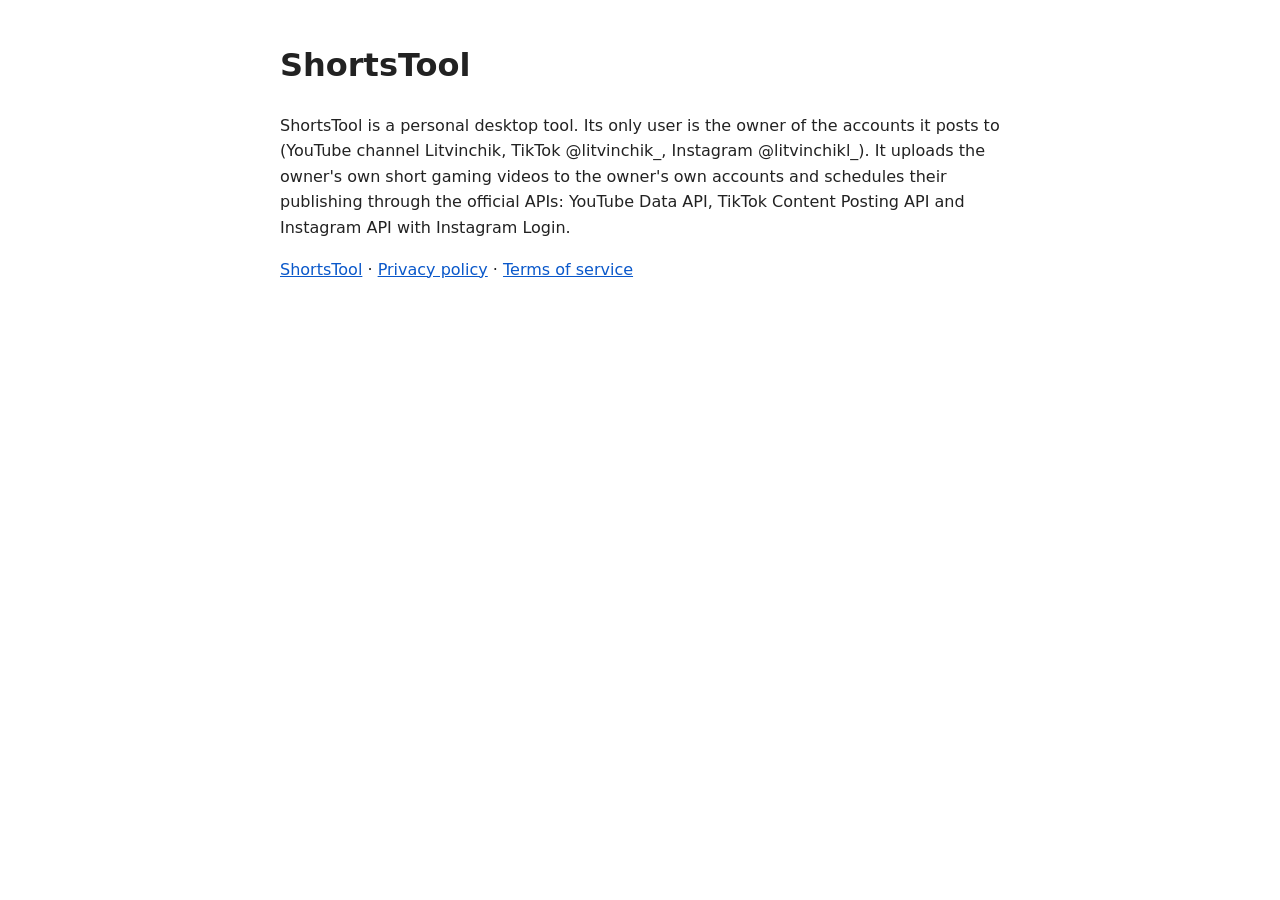
==== index.html @ c6b00f3b "ShortsTool site: privacy and terms" ====
<!doctype html><html lang="en"><head><meta charset="utf-8"><meta name="viewport" content="width=device-width,initial-scale=1"><title>ShortsTool</title><style>body{font:16px/1.6 system-ui,sans-serif;max-width:720px;margin:40px auto;padding:0 16px;color:#222}a{color:#0a58ca}</style></head><body><h1>ShortsTool</h1><p>ShortsTool is a personal desktop tool. Its only user is the owner of the accounts it posts to (YouTube channel Litvinchik, TikTok @litvinchik_, Instagram @litvinchikl_). It uploads the owner&#x27;s own short gaming videos to the owner&#x27;s own accounts and schedules their publishing through the official APIs: YouTube Data API, TikTok Content Posting API and Instagram API with Instagram Login.</p><p><a href="index.html">ShortsTool</a> · <a href="privacy.html">Privacy policy</a> · <a href="terms.html">Terms of service</a></p></body></html>
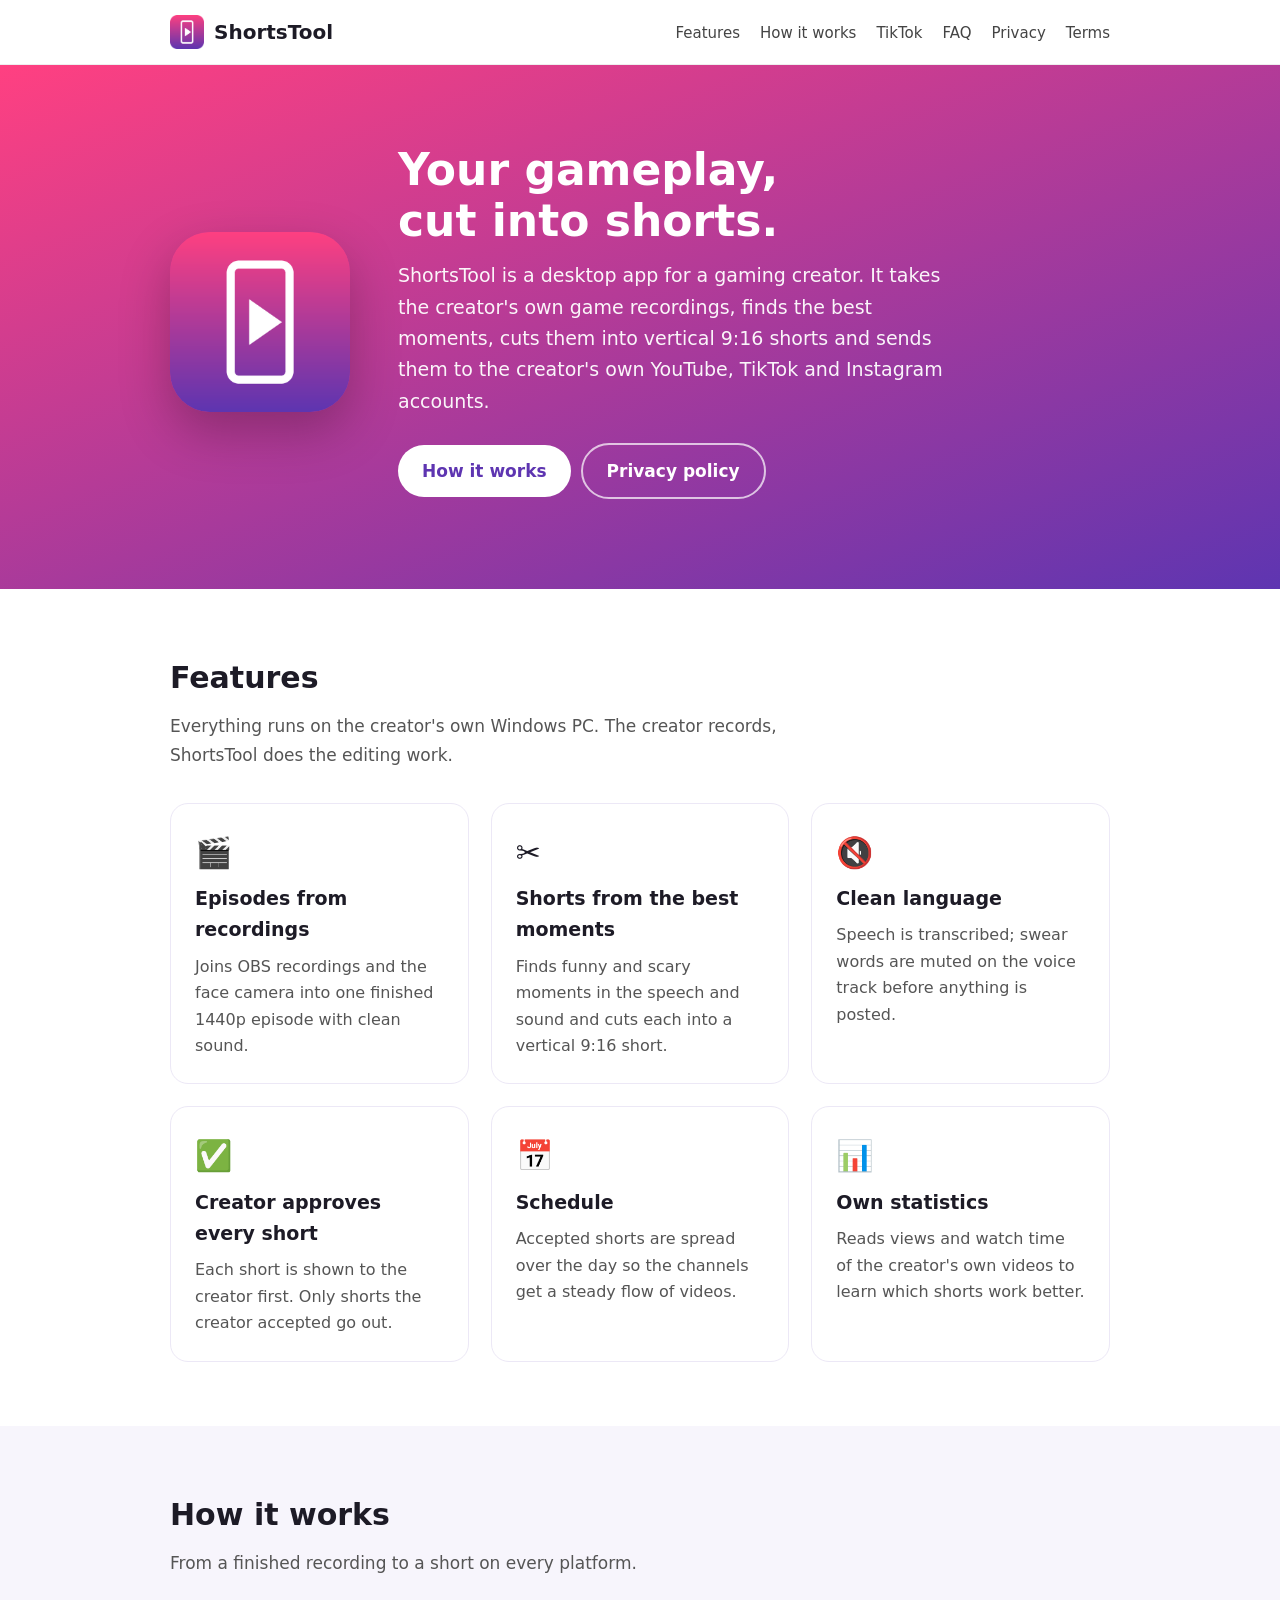
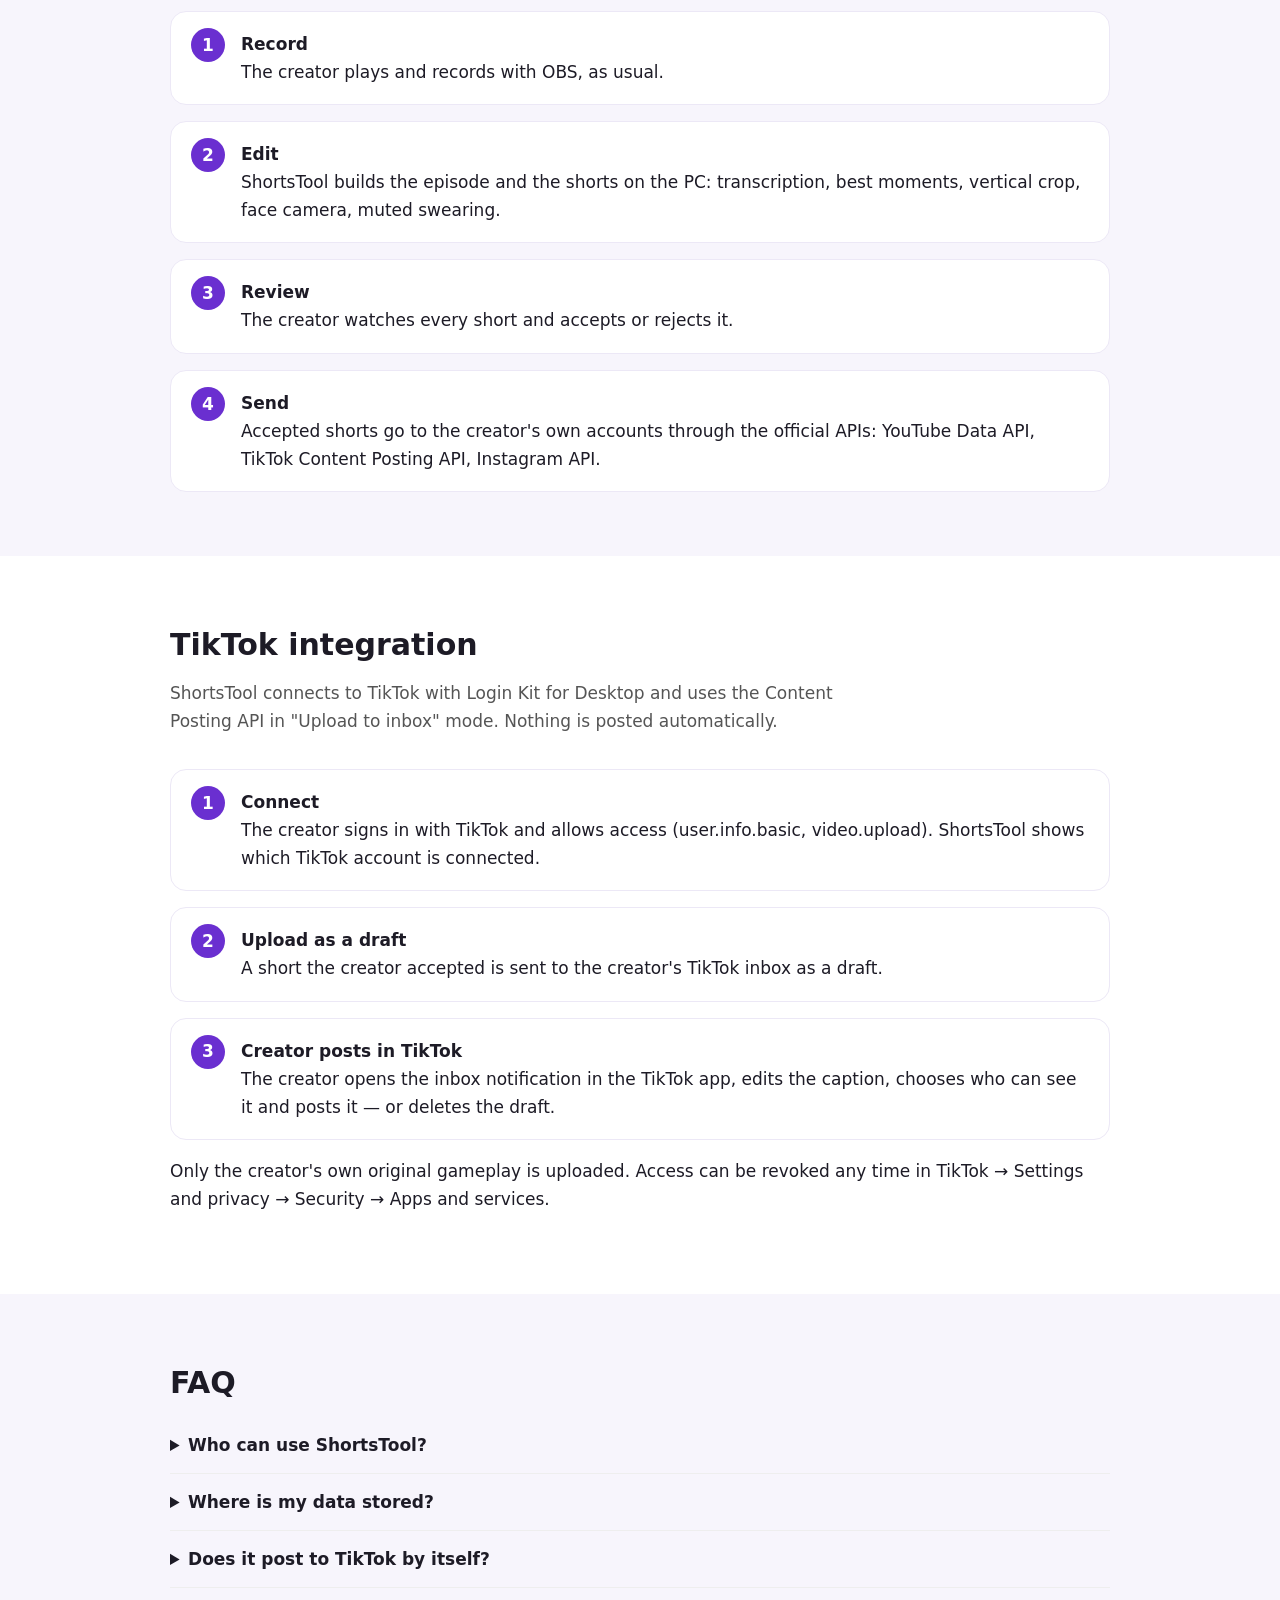
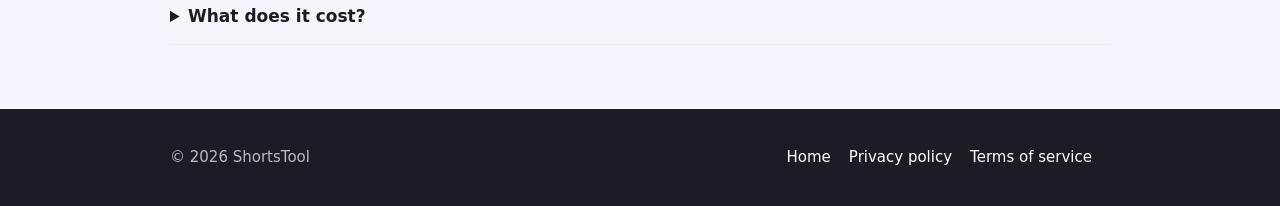
==== commit c15a38e4: "Full site with features, how it works, TikTok flow; app icon as favicon Co-Authored-By: Claude Opus " ====
--- a/index.html
+++ b/index.html
@@ -1 +1,79 @@
-<!doctype html><html lang="en"><head><meta charset="utf-8"><meta name="viewport" content="width=device-width,initial-scale=1"><title>ShortsTool</title><style>body{font:16px/1.6 system-ui,sans-serif;max-width:720px;margin:40px auto;padding:0 16px;color:#222}a{color:#0a58ca}</style></head><body><h1>ShortsTool</h1><p>ShortsTool is a personal desktop tool. Its only user is the owner of the accounts it posts to (YouTube channel Litvinchik, TikTok @litvinchik_, Instagram @litvinchikl_). It uploads the owner&#x27;s own short gaming videos to the owner&#x27;s own accounts and schedules their publishing through the official APIs: YouTube Data API, TikTok Content Posting API and Instagram API with Instagram Login.</p><p><a href="index.html">ShortsTool</a> · <a href="privacy.html">Privacy policy</a> · <a href="terms.html">Terms of service</a></p></body></html>
+<!doctype html>
+<html lang="en">
+<head>
+<meta charset="utf-8">
+<meta name="viewport" content="width=device-width,initial-scale=1">
+<title>ShortsTool — turn gameplay recordings into vertical shorts</title>
+<meta name="description" content="ShortsTool is a desktop app that turns a gaming creator's own recordings into vertical shorts and sends them to YouTube, TikTok and Instagram.">
+<link rel="icon" href="favicon.ico" sizes="any">
+<link rel="icon" type="image/png" sizes="32x32" href="assets/icon-32.png">
+<link rel="apple-touch-icon" href="assets/icon-180.png">
+<meta property="og:title" content="ShortsTool">
+<meta property="og:description" content="Turn your gameplay recordings into vertical shorts.">
+<meta property="og:image" content="assets/icon-512.png">
+<link rel="stylesheet" href="style.css">
+</head>
+<body>
+<header><div class="wrap">
+  <a class="brand" href="index.html"><img src="assets/icon-180.png" alt="ShortsTool icon">ShortsTool</a>
+  <nav><a href="#features">Features</a><a href="#how">How it works</a><a href="#tiktok">TikTok</a><a href="#faq">FAQ</a><a href="privacy.html">Privacy</a><a href="terms.html">Terms</a></nav>
+</div></header>
+
+<div class="hero"><div class="wrap">
+  <img src="assets/icon-512.png" alt="ShortsTool icon">
+  <div>
+    <h1>Your gameplay,<br>cut into shorts.</h1>
+    <p>ShortsTool is a desktop app for a gaming creator. It takes the creator's own game recordings, finds the best moments, cuts them into vertical 9:16 shorts and sends them to the creator's own YouTube, TikTok and Instagram accounts.</p>
+    <a class="btn" href="#how">How it works</a><a class="btn ghost" href="privacy.html">Privacy policy</a>
+  </div>
+</div></div>
+
+<section id="features"><div class="wrap">
+  <h2>Features</h2>
+  <p class="lead">Everything runs on the creator's own Windows PC. The creator records, ShortsTool does the editing work.</p>
+  <div class="grid">
+    <div class="card"><div class="ico">🎬</div><h3>Episodes from recordings</h3><p>Joins OBS recordings and the face camera into one finished 1440p episode with clean sound.</p></div>
+    <div class="card"><div class="ico">✂️</div><h3>Shorts from the best moments</h3><p>Finds funny and scary moments in the speech and sound and cuts each into a vertical 9:16 short.</p></div>
+    <div class="card"><div class="ico">🔇</div><h3>Clean language</h3><p>Speech is transcribed; swear words are muted on the voice track before anything is posted.</p></div>
+    <div class="card"><div class="ico">✅</div><h3>Creator approves every short</h3><p>Each short is shown to the creator first. Only shorts the creator accepted go out.</p></div>
+    <div class="card"><div class="ico">📅</div><h3>Schedule</h3><p>Accepted shorts are spread over the day so the channels get a steady flow of videos.</p></div>
+    <div class="card"><div class="ico">📊</div><h3>Own statistics</h3><p>Reads views and watch time of the creator's own videos to learn which shorts work better.</p></div>
+  </div>
+</div></section>
+
+<section id="how" class="alt"><div class="wrap">
+  <h2>How it works</h2>
+  <p class="lead">From a finished recording to a short on every platform.</p>
+  <ol class="steps">
+    <li><b>Record</b>The creator plays and records with OBS, as usual.</li>
+    <li><b>Edit</b>ShortsTool builds the episode and the shorts on the PC: transcription, best moments, vertical crop, face camera, muted swearing.</li>
+    <li><b>Review</b>The creator watches every short and accepts or rejects it.</li>
+    <li><b>Send</b>Accepted shorts go to the creator's own accounts through the official APIs: YouTube Data API, TikTok Content Posting API, Instagram API.</li>
+  </ol>
+</div></section>
+
+<section id="tiktok"><div class="wrap">
+  <h2>TikTok integration</h2>
+  <p class="lead">ShortsTool connects to TikTok with Login Kit for Desktop and uses the Content Posting API in "Upload to inbox" mode. Nothing is posted automatically.</p>
+  <ol class="steps">
+    <li><b>Connect</b>The creator signs in with TikTok and allows access (user.info.basic, video.upload). ShortsTool shows which TikTok account is connected.</li>
+    <li><b>Upload as a draft</b>A short the creator accepted is sent to the creator's TikTok inbox as a draft.</li>
+    <li><b>Creator posts in TikTok</b>The creator opens the inbox notification in the TikTok app, edits the caption, chooses who can see it and posts it — or deletes the draft.</li>
+  </ol>
+  <p>Only the creator's own original gameplay is uploaded. Access can be revoked any time in TikTok → Settings and privacy → Security → Apps and services.</p>
+</div></section>
+
+<section id="faq" class="alt"><div class="wrap faq">
+  <h2>FAQ</h2>
+  <details><summary>Who can use ShortsTool?</summary><p>ShortsTool is a personal tool of the gaming creator Litvinchik. It posts only to the creator's own accounts: YouTube channel Litvinchik, TikTok <a href="https://www.tiktok.com/@litvinchik_">@litvinchik_</a> and Instagram <a href="https://www.instagram.com/litvinchikl_/">@litvinchikl_</a>. There is no sign-up and no accounts of other users.</p></details>
+  <details><summary>Where is my data stored?</summary><p>Only on the creator's own computer. Videos and access tokens are not sent anywhere except to the platform the video is posted to. Details are in the <a href="privacy.html">privacy policy</a>.</p></details>
+  <details><summary>Does it post to TikTok by itself?</summary><p>No. It only puts a draft into the TikTok inbox. The creator finishes and posts it in the TikTok app.</p></details>
+  <details><summary>What does it cost?</summary><p>Nothing. ShortsTool is not sold and has no ads.</p></details>
+</div></section>
+
+<footer><div class="wrap">
+  <div>© 2026 ShortsTool</div>
+  <div><a href="index.html">Home</a><a href="privacy.html">Privacy policy</a><a href="terms.html">Terms of service</a></div>
+</div></footer>
+</body>
+</html>
--- a/style.css
+++ b/style.css
@@ -0,0 +1,41 @@
+*{box-sizing:border-box}
+body{margin:0;font:17px/1.65 system-ui,-apple-system,"Segoe UI",Roboto,sans-serif;color:#1d1b26;background:#fff}
+a{color:#6a2fd0}
+.wrap{max-width:980px;margin:0 auto;padding:0 20px}
+header{border-bottom:1px solid #eee;background:#fff;position:sticky;top:0;z-index:5}
+header .wrap{display:flex;align-items:center;justify-content:space-between;height:64px}
+.brand{display:flex;align-items:center;gap:10px;font-weight:700;font-size:20px;color:#1d1b26;text-decoration:none}
+.brand img{width:34px;height:34px}
+nav a{margin-left:20px;color:#444;text-decoration:none;font-size:15px}
+nav a:hover{color:#6a2fd0}
+.hero{background:linear-gradient(160deg,#ff4081 0%,#5e35b1 100%);color:#fff;padding:80px 0 90px}
+.hero .wrap{display:flex;align-items:center;gap:48px;flex-wrap:wrap}
+.hero img{width:180px;height:180px;border-radius:40px;box-shadow:0 20px 50px rgba(0,0,0,.25)}
+.hero h1{font-size:44px;line-height:1.15;margin:0 0 14px}
+.hero p{font-size:19px;max-width:560px;margin:0 0 26px;opacity:.95}
+.btn{display:inline-block;background:#fff;color:#5e35b1;font-weight:600;padding:12px 24px;border-radius:999px;text-decoration:none;margin-right:10px}
+.btn.ghost{background:transparent;color:#fff;border:2px solid rgba(255,255,255,.7)}
+section{padding:64px 0}
+section.alt{background:#f7f5fc}
+h2{font-size:30px;margin:0 0 10px}
+.lead{color:#555;max-width:680px;margin:0 0 34px}
+.grid{display:grid;grid-template-columns:repeat(auto-fit,minmax(260px,1fr));gap:22px}
+.card{background:#fff;border:1px solid #ece8f6;border-radius:18px;padding:24px}
+.card h3{margin:6px 0 8px;font-size:19px}
+.card p{margin:0;color:#555;font-size:16px}
+.ico{font-size:30px}
+ol.steps{counter-reset:s;list-style:none;padding:0;margin:0;display:grid;gap:16px}
+ol.steps li{counter-increment:s;background:#fff;border:1px solid #ece8f6;border-radius:16px;padding:18px 20px 18px 70px;position:relative}
+ol.steps li:before{content:counter(s);position:absolute;left:20px;top:16px;width:34px;height:34px;border-radius:50%;background:#6a2fd0;color:#fff;font-weight:700;display:flex;align-items:center;justify-content:center}
+ol.steps b{display:block}
+.faq details{border-bottom:1px solid #eee;padding:14px 0}
+.faq summary{cursor:pointer;font-weight:600}
+.faq p{color:#555;margin:10px 0 0}
+.doc{padding:50px 0 70px;max-width:760px}
+.doc h1{font-size:36px;margin:0 0 6px}
+.doc .date{color:#777;margin:0 0 30px}
+.doc h2{font-size:22px;margin:34px 0 8px}
+footer{background:#1d1b26;color:#bbb;padding:36px 0;font-size:15px}
+footer .wrap{display:flex;justify-content:space-between;flex-wrap:wrap;gap:16px}
+footer a{color:#fff;margin-right:18px;text-decoration:none}
+@media(max-width:640px){.hero h1{font-size:32px}nav a{margin-left:12px;font-size:14px}.hero img{width:120px;height:120px;border-radius:28px}}
